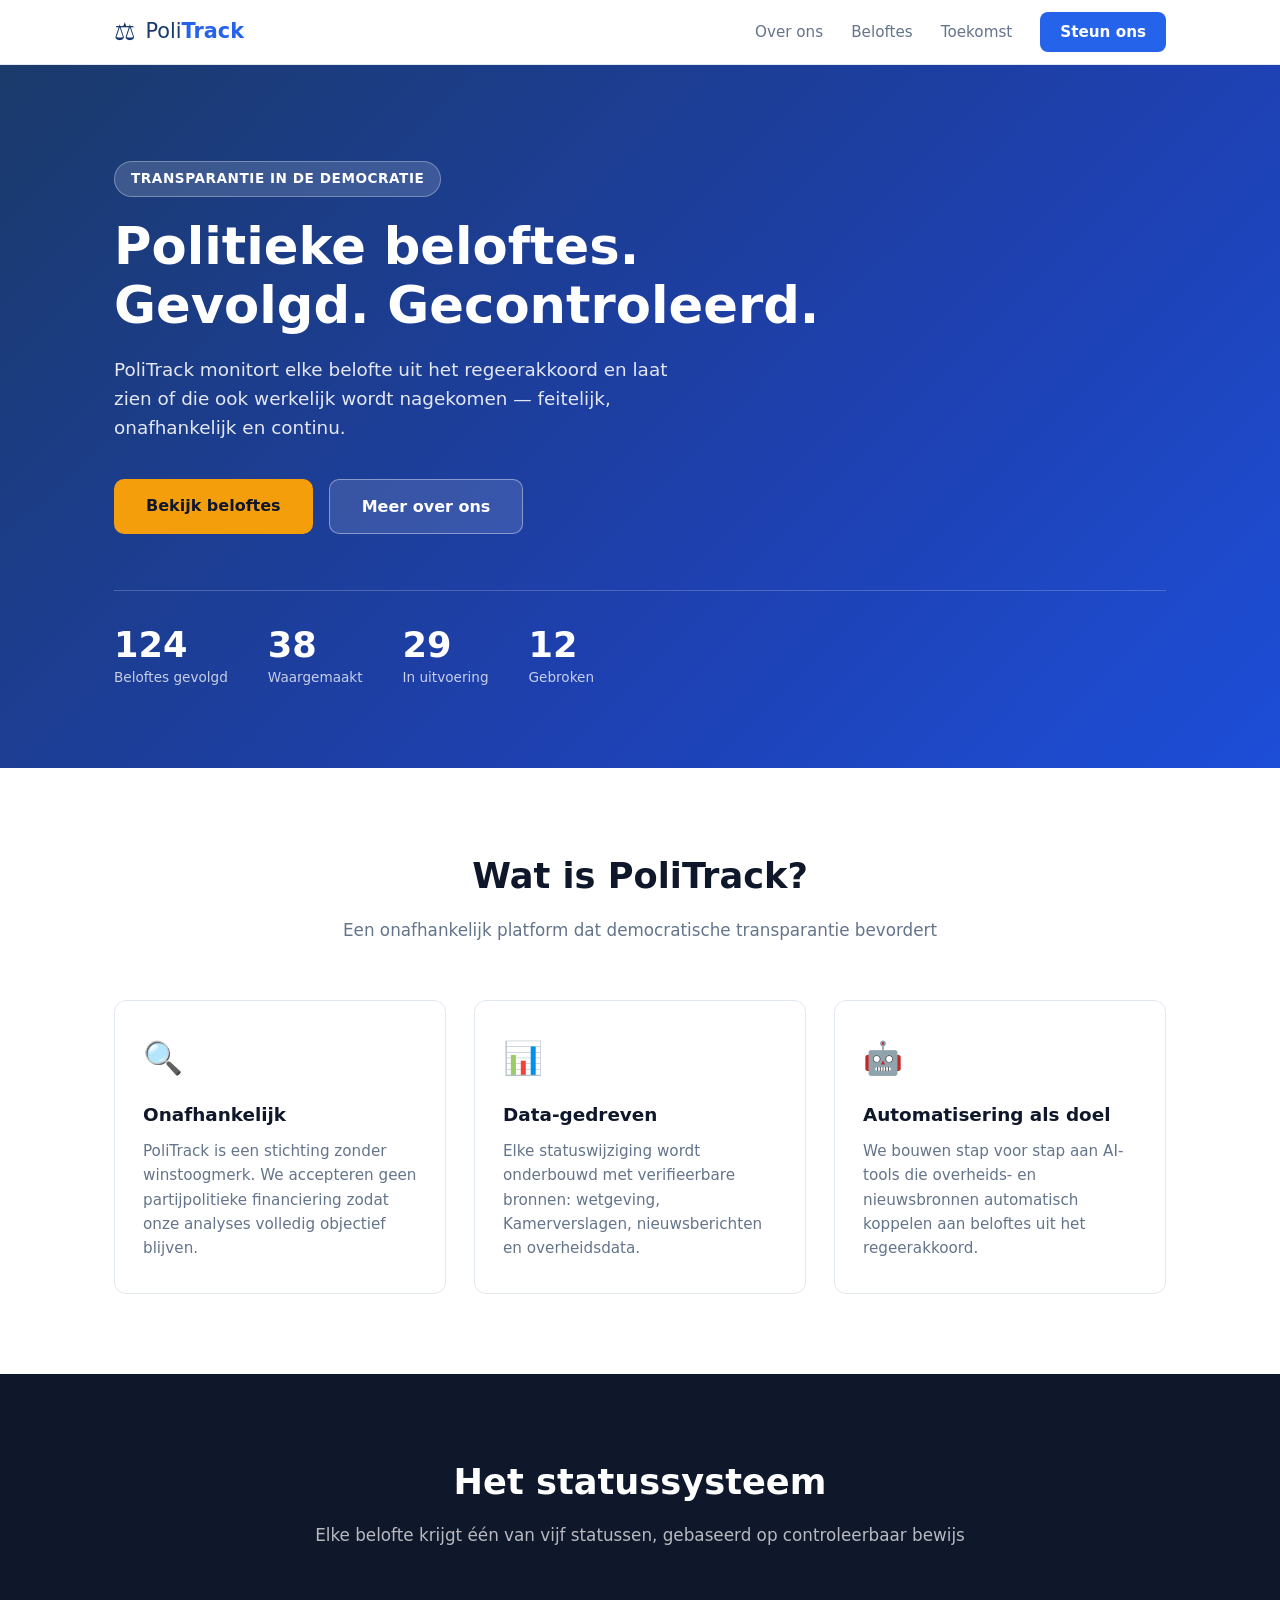
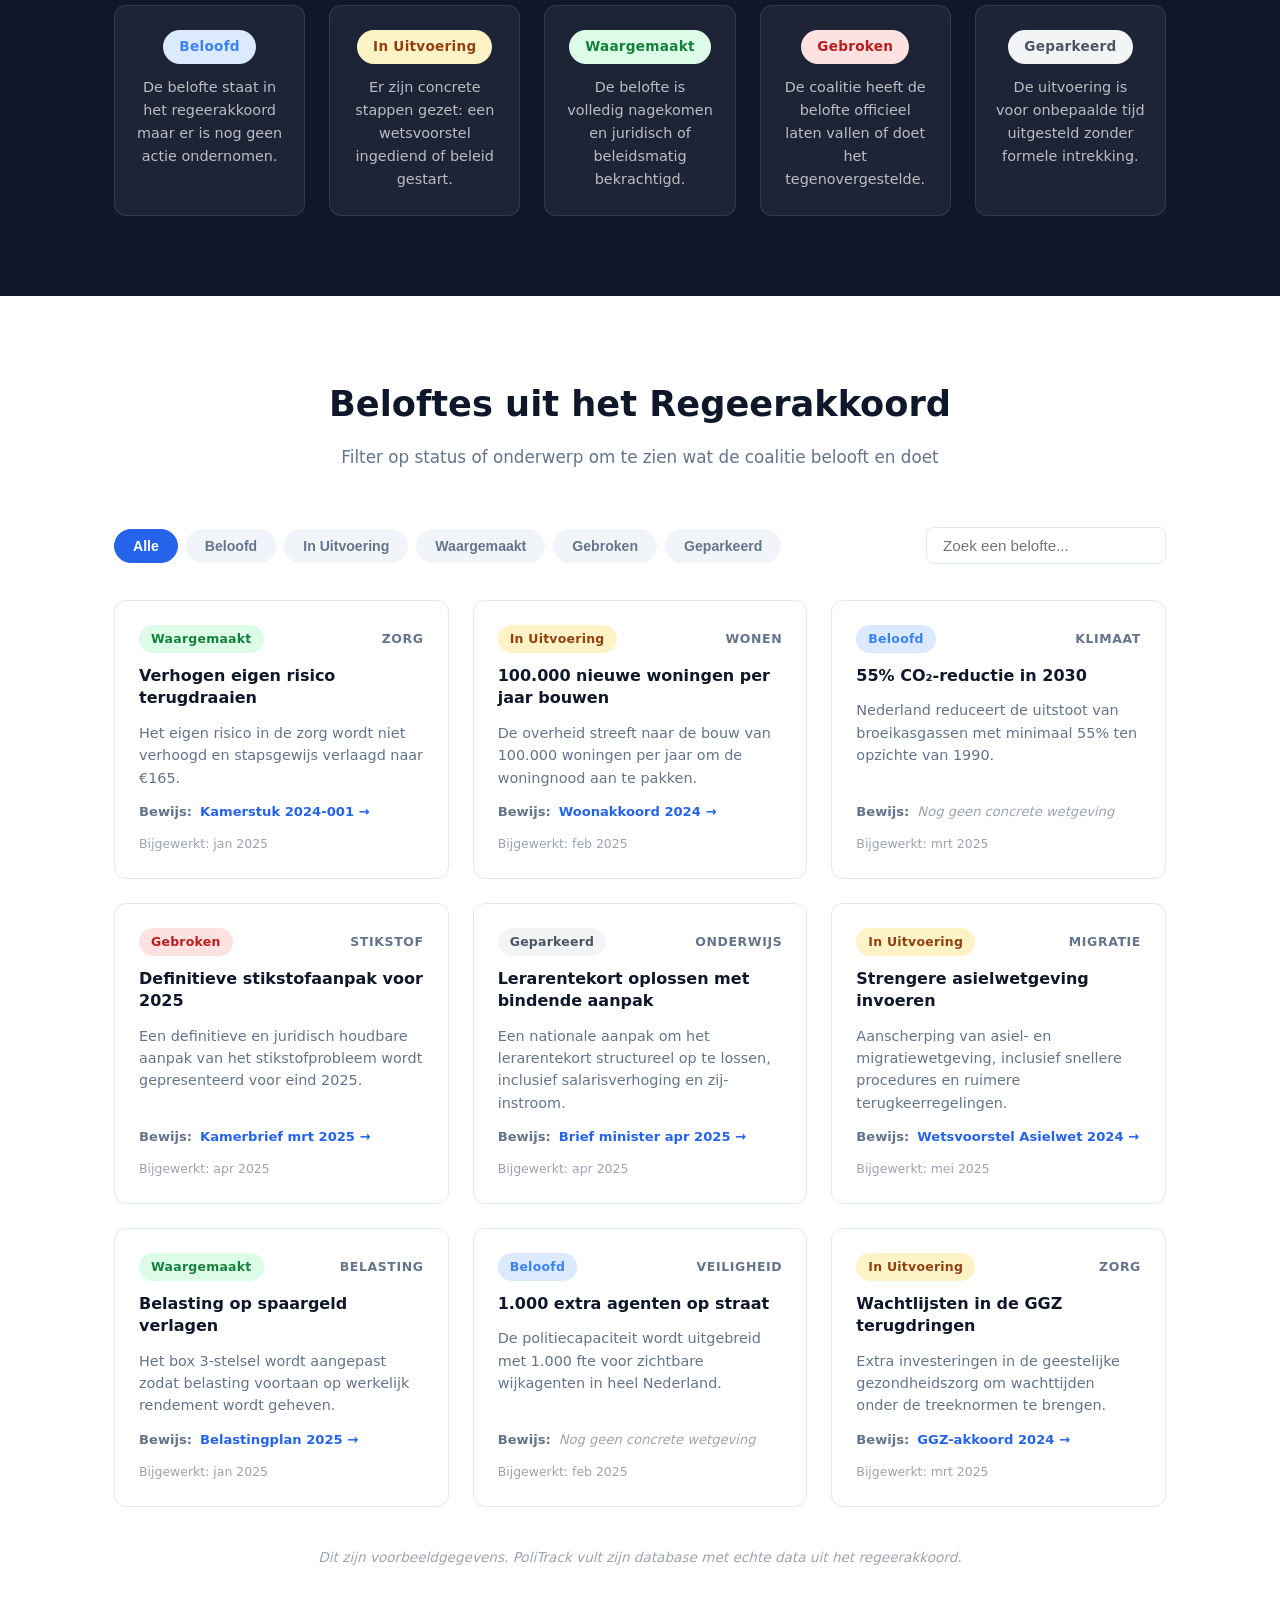
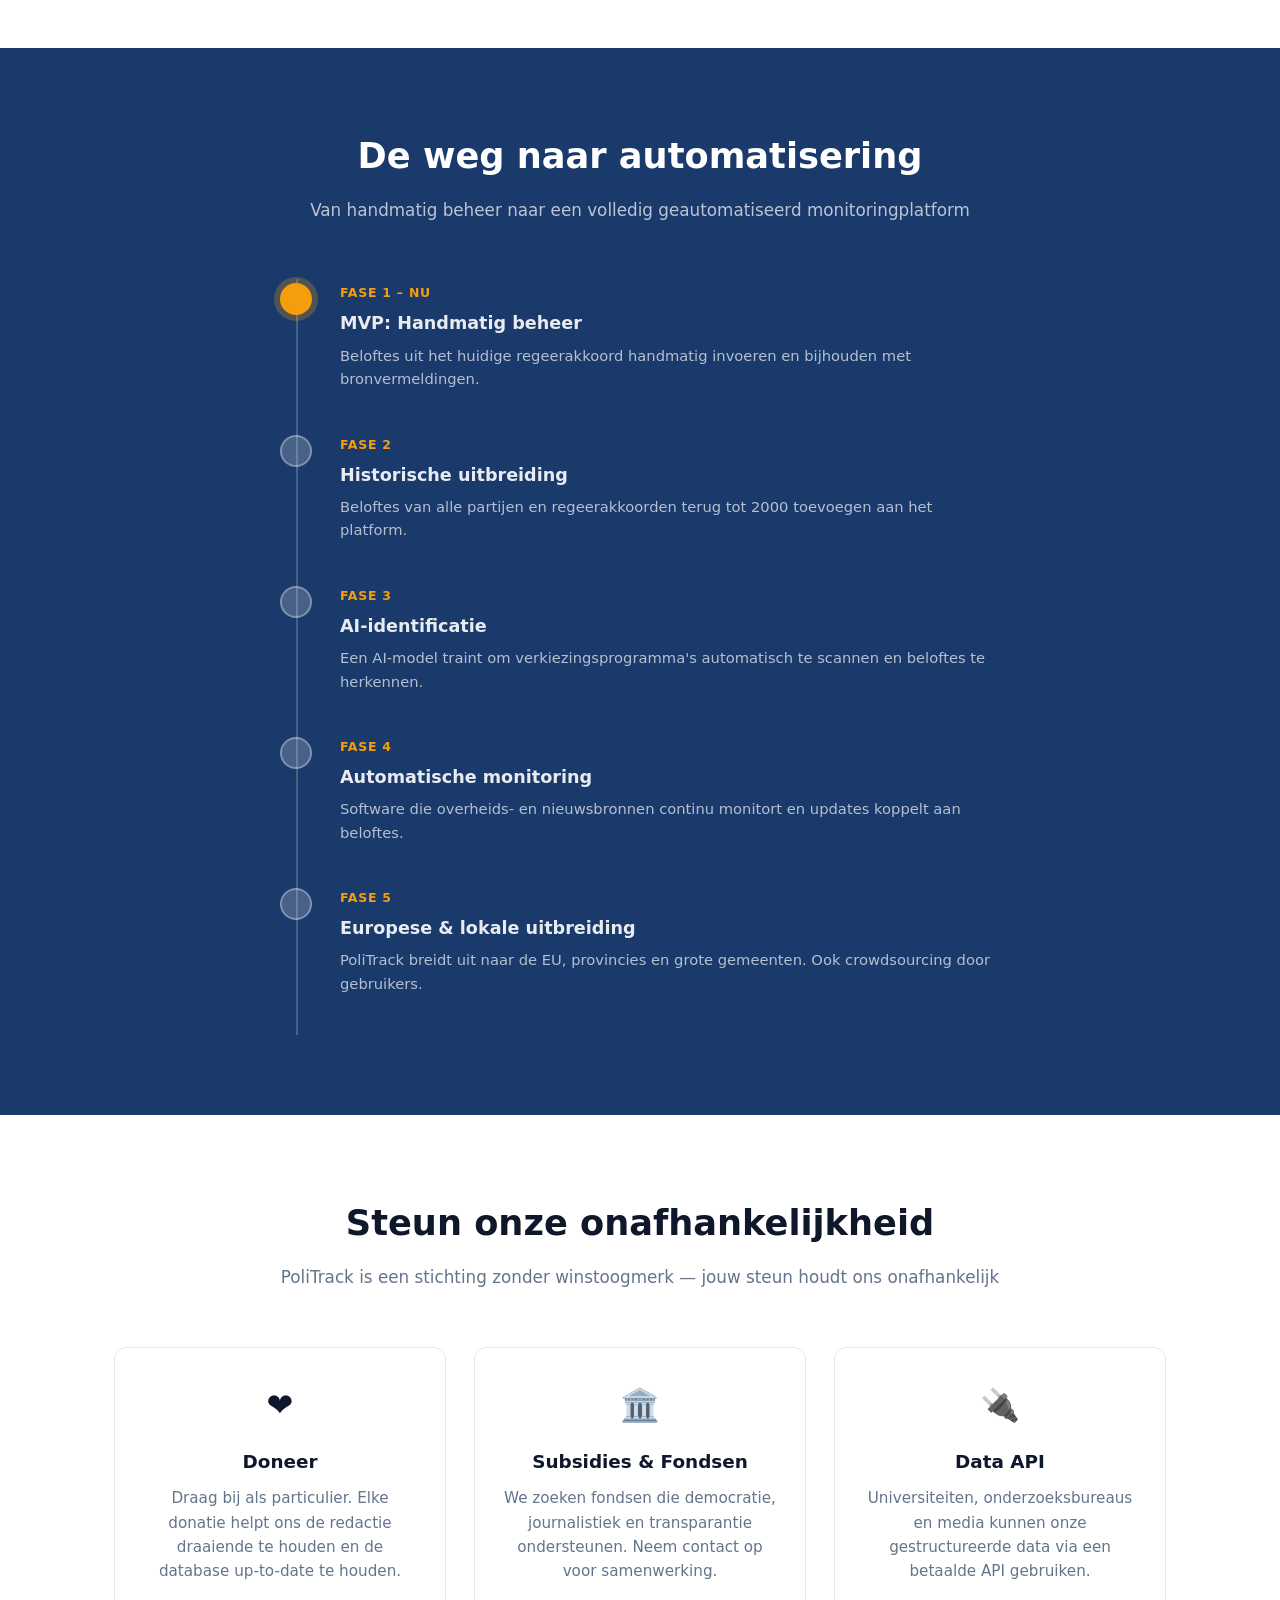
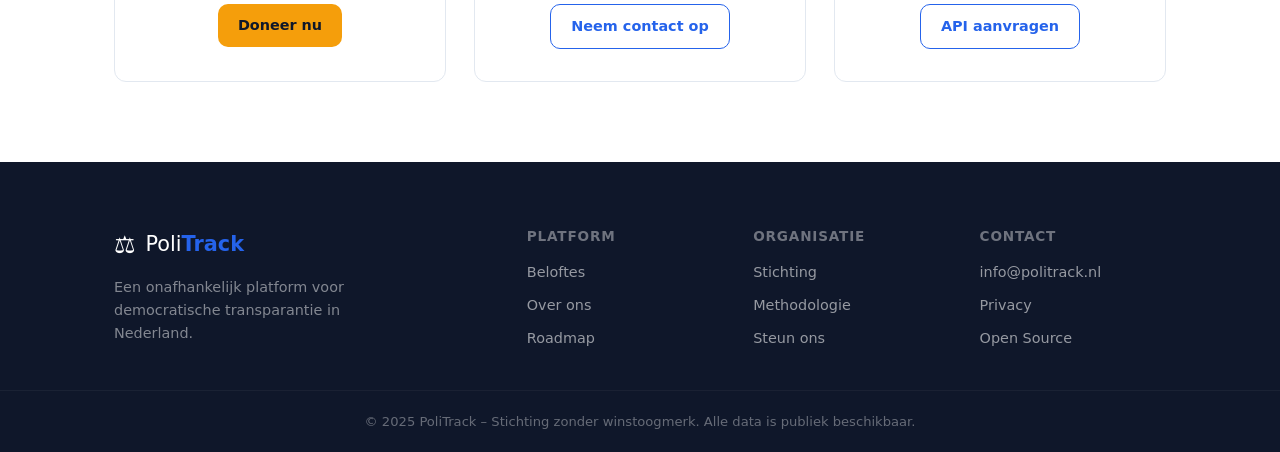
==== index.html @ ab52d495 "Initiële versie PoliTrack website" ====
<!DOCTYPE html>
<html lang="nl">
<head>
  <meta charset="UTF-8" />
  <meta name="viewport" content="width=device-width, initial-scale=1.0" />
  <title>PoliTrack – Politieke Beloftes Gevolgd</title>
  <link rel="stylesheet" href="style.css" />
</head>
<body>

  <!-- HEADER -->
  <header>
    <div class="container header-inner">
      <div class="logo">
        <span class="logo-icon">⚖️</span>
        <span class="logo-text">Poli<strong>Track</strong></span>
      </div>
      <nav>
        <a href="#over">Over ons</a>
        <a href="#beloftes">Beloftes</a>
        <a href="#toekomst">Toekomst</a>
        <a href="#steun" class="btn-nav">Steun ons</a>
      </nav>
      <button class="menu-toggle" aria-label="Menu openen">&#9776;</button>
    </div>
  </header>

  <!-- HERO -->
  <section class="hero">
    <div class="container">
      <p class="hero-label">Transparantie in de democratie</p>
      <h1>Politieke beloftes.<br />Gevolgd. Gecontroleerd.</h1>
      <p class="hero-sub">PoliTrack monitort elke belofte uit het regeerakkoord en laat zien of die ook werkelijk wordt nagekomen — feitelijk, onafhankelijk en continu.</p>
      <div class="hero-actions">
        <a href="#beloftes" class="btn-primary">Bekijk beloftes</a>
        <a href="#over" class="btn-secondary">Meer over ons</a>
      </div>
      <div class="hero-stats">
        <div class="stat">
          <span class="stat-number">124</span>
          <span class="stat-label">Beloftes gevolgd</span>
        </div>
        <div class="stat">
          <span class="stat-number">38</span>
          <span class="stat-label">Waargemaakt</span>
        </div>
        <div class="stat">
          <span class="stat-number">29</span>
          <span class="stat-label">In uitvoering</span>
        </div>
        <div class="stat">
          <span class="stat-number">12</span>
          <span class="stat-label">Gebroken</span>
        </div>
      </div>
    </div>
  </section>

  <!-- OVER ONS -->
  <section class="section-light" id="over">
    <div class="container">
      <div class="section-header">
        <h2>Wat is PoliTrack?</h2>
        <p>Een onafhankelijk platform dat democratische transparantie bevordert</p>
      </div>
      <div class="cards-3">
        <div class="card">
          <div class="card-icon">🔍</div>
          <h3>Onafhankelijk</h3>
          <p>PoliTrack is een stichting zonder winstoogmerk. We accepteren geen partijpolitieke financiering zodat onze analyses volledig objectief blijven.</p>
        </div>
        <div class="card">
          <div class="card-icon">📊</div>
          <h3>Data-gedreven</h3>
          <p>Elke statuswijziging wordt onderbouwd met verifieerbare bronnen: wetgeving, Kamerverslagen, nieuwsberichten en overheidsdata.</p>
        </div>
        <div class="card">
          <div class="card-icon">🤖</div>
          <h3>Automatisering als doel</h3>
          <p>We bouwen stap voor stap aan AI-tools die overheids- en nieuwsbronnen automatisch koppelen aan beloftes uit het regeerakkoord.</p>
        </div>
      </div>
    </div>
  </section>

  <!-- STATUS LEGENDA -->
  <section class="section-dark" id="legenda">
    <div class="container">
      <div class="section-header light">
        <h2>Het statussysteem</h2>
        <p>Elke belofte krijgt één van vijf statussen, gebaseerd op controleerbaar bewijs</p>
      </div>
      <div class="status-grid">
        <div class="status-item">
          <span class="badge badge-beloofd">Beloofd</span>
          <p>De belofte staat in het regeerakkoord maar er is nog geen actie ondernomen.</p>
        </div>
        <div class="status-item">
          <span class="badge badge-uitvoering">In Uitvoering</span>
          <p>Er zijn concrete stappen gezet: een wetsvoorstel ingediend of beleid gestart.</p>
        </div>
        <div class="status-item">
          <span class="badge badge-waargemaakt">Waargemaakt</span>
          <p>De belofte is volledig nagekomen en juridisch of beleidsmatig bekrachtigd.</p>
        </div>
        <div class="status-item">
          <span class="badge badge-gebroken">Gebroken</span>
          <p>De coalitie heeft de belofte officieel laten vallen of doet het tegenovergestelde.</p>
        </div>
        <div class="status-item">
          <span class="badge badge-geparkeerd">Geparkeerd</span>
          <p>De uitvoering is voor onbepaalde tijd uitgesteld zonder formele intrekking.</p>
        </div>
      </div>
    </div>
  </section>

  <!-- BELOFTES OVERZICHT -->
  <section class="section-light" id="beloftes">
    <div class="container">
      <div class="section-header">
        <h2>Beloftes uit het Regeerakkoord</h2>
        <p>Filter op status of onderwerp om te zien wat de coalitie belooft en doet</p>
      </div>

      <!-- FILTERS -->
      <div class="filters">
        <div class="filter-status">
          <button class="filter-btn active" data-filter="all">Alle</button>
          <button class="filter-btn" data-filter="beloofd">Beloofd</button>
          <button class="filter-btn" data-filter="uitvoering">In Uitvoering</button>
          <button class="filter-btn" data-filter="waargemaakt">Waargemaakt</button>
          <button class="filter-btn" data-filter="gebroken">Gebroken</button>
          <button class="filter-btn" data-filter="geparkeerd">Geparkeerd</button>
        </div>
        <div class="filter-search">
          <input type="text" id="search" placeholder="Zoek een belofte..." />
        </div>
      </div>

      <!-- BELOFTE KAARTEN -->
      <div class="promises-grid" id="promises-grid">

        <div class="promise-card" data-status="waargemaakt" data-category="zorg">
          <div class="promise-header">
            <span class="badge badge-waargemaakt">Waargemaakt</span>
            <span class="promise-category">Zorg</span>
          </div>
          <h4>Verhogen eigen risico terugdraaien</h4>
          <p>Het eigen risico in de zorg wordt niet verhoogd en stapsgewijs verlaagd naar €165.</p>
          <div class="promise-evidence">
            <span class="evidence-label">Bewijs:</span>
            <a href="#" class="evidence-link">Kamerstuk 2024-001 →</a>
          </div>
          <div class="promise-date">Bijgewerkt: jan 2025</div>
        </div>

        <div class="promise-card" data-status="uitvoering" data-category="wonen">
          <div class="promise-header">
            <span class="badge badge-uitvoering">In Uitvoering</span>
            <span class="promise-category">Wonen</span>
          </div>
          <h4>100.000 nieuwe woningen per jaar bouwen</h4>
          <p>De overheid streeft naar de bouw van 100.000 woningen per jaar om de woningnood aan te pakken.</p>
          <div class="promise-evidence">
            <span class="evidence-label">Bewijs:</span>
            <a href="#" class="evidence-link">Woonakkoord 2024 →</a>
          </div>
          <div class="promise-date">Bijgewerkt: feb 2025</div>
        </div>

        <div class="promise-card" data-status="beloofd" data-category="klimaat">
          <div class="promise-header">
            <span class="badge badge-beloofd">Beloofd</span>
            <span class="promise-category">Klimaat</span>
          </div>
          <h4>55% CO₂-reductie in 2030</h4>
          <p>Nederland reduceert de uitstoot van broeikasgassen met minimaal 55% ten opzichte van 1990.</p>
          <div class="promise-evidence">
            <span class="evidence-label">Bewijs:</span>
            <span class="evidence-none">Nog geen concrete wetgeving</span>
          </div>
          <div class="promise-date">Bijgewerkt: mrt 2025</div>
        </div>

        <div class="promise-card" data-status="gebroken" data-category="stikstof">
          <div class="promise-header">
            <span class="badge badge-gebroken">Gebroken</span>
            <span class="promise-category">Stikstof</span>
          </div>
          <h4>Definitieve stikstofaanpak voor 2025</h4>
          <p>Een definitieve en juridisch houdbare aanpak van het stikstofprobleem wordt gepresenteerd voor eind 2025.</p>
          <div class="promise-evidence">
            <span class="evidence-label">Bewijs:</span>
            <a href="#" class="evidence-link">Kamerbrief mrt 2025 →</a>
          </div>
          <div class="promise-date">Bijgewerkt: apr 2025</div>
        </div>

        <div class="promise-card" data-status="geparkeerd" data-category="onderwijs">
          <div class="promise-header">
            <span class="badge badge-geparkeerd">Geparkeerd</span>
            <span class="promise-category">Onderwijs</span>
          </div>
          <h4>Lerarentekort oplossen met bindende aanpak</h4>
          <p>Een nationale aanpak om het lerarentekort structureel op te lossen, inclusief salarisverhoging en zij-instroom.</p>
          <div class="promise-evidence">
            <span class="evidence-label">Bewijs:</span>
            <a href="#" class="evidence-link">Brief minister apr 2025 →</a>
          </div>
          <div class="promise-date">Bijgewerkt: apr 2025</div>
        </div>

        <div class="promise-card" data-status="uitvoering" data-category="migratie">
          <div class="promise-header">
            <span class="badge badge-uitvoering">In Uitvoering</span>
            <span class="promise-category">Migratie</span>
          </div>
          <h4>Strengere asielwetgeving invoeren</h4>
          <p>Aanscherping van asiel- en migratiewetgeving, inclusief snellere procedures en ruimere terugkeerregelingen.</p>
          <div class="promise-evidence">
            <span class="evidence-label">Bewijs:</span>
            <a href="#" class="evidence-link">Wetsvoorstel Asielwet 2024 →</a>
          </div>
          <div class="promise-date">Bijgewerkt: mei 2025</div>
        </div>

        <div class="promise-card" data-status="waargemaakt" data-category="belasting">
          <div class="promise-header">
            <span class="badge badge-waargemaakt">Waargemaakt</span>
            <span class="promise-category">Belasting</span>
          </div>
          <h4>Belasting op spaargeld verlagen</h4>
          <p>Het box 3-stelsel wordt aangepast zodat belasting voortaan op werkelijk rendement wordt geheven.</p>
          <div class="promise-evidence">
            <span class="evidence-label">Bewijs:</span>
            <a href="#" class="evidence-link">Belastingplan 2025 →</a>
          </div>
          <div class="promise-date">Bijgewerkt: jan 2025</div>
        </div>

        <div class="promise-card" data-status="beloofd" data-category="veiligheid">
          <div class="promise-header">
            <span class="badge badge-beloofd">Beloofd</span>
            <span class="promise-category">Veiligheid</span>
          </div>
          <h4>1.000 extra agenten op straat</h4>
          <p>De politiecapaciteit wordt uitgebreid met 1.000 fte voor zichtbare wijkagenten in heel Nederland.</p>
          <div class="promise-evidence">
            <span class="evidence-label">Bewijs:</span>
            <span class="evidence-none">Nog geen concrete wetgeving</span>
          </div>
          <div class="promise-date">Bijgewerkt: feb 2025</div>
        </div>

        <div class="promise-card" data-status="uitvoering" data-category="zorg">
          <div class="promise-header">
            <span class="badge badge-uitvoering">In Uitvoering</span>
            <span class="promise-category">Zorg</span>
          </div>
          <h4>Wachtlijsten in de GGZ terugdringen</h4>
          <p>Extra investeringen in de geestelijke gezondheidszorg om wachttijden onder de treeknormen te brengen.</p>
          <div class="promise-evidence">
            <span class="evidence-label">Bewijs:</span>
            <a href="#" class="evidence-link">GGZ-akkoord 2024 →</a>
          </div>
          <div class="promise-date">Bijgewerkt: mrt 2025</div>
        </div>

      </div>

      <div class="no-results hidden" id="no-results">
        <p>Geen beloftes gevonden met deze filters.</p>
      </div>

      <div class="load-more">
        <p class="disclaimer">Dit zijn voorbeeldgegevens. PoliTrack vult zijn database met echte data uit het regeerakkoord.</p>
      </div>
    </div>
  </section>

  <!-- TOEKOMST -->
  <section class="section-accent" id="toekomst">
    <div class="container">
      <div class="section-header light">
        <h2>De weg naar automatisering</h2>
        <p>Van handmatig beheer naar een volledig geautomatiseerd monitoringplatform</p>
      </div>
      <div class="timeline">
        <div class="timeline-item active">
          <div class="timeline-dot"></div>
          <div class="timeline-content">
            <span class="timeline-phase">Fase 1 – Nu</span>
            <h3>MVP: Handmatig beheer</h3>
            <p>Beloftes uit het huidige regeerakkoord handmatig invoeren en bijhouden met bronvermeldingen.</p>
          </div>
        </div>
        <div class="timeline-item">
          <div class="timeline-dot"></div>
          <div class="timeline-content">
            <span class="timeline-phase">Fase 2</span>
            <h3>Historische uitbreiding</h3>
            <p>Beloftes van alle partijen en regeerakkoorden terug tot 2000 toevoegen aan het platform.</p>
          </div>
        </div>
        <div class="timeline-item">
          <div class="timeline-dot"></div>
          <div class="timeline-content">
            <span class="timeline-phase">Fase 3</span>
            <h3>AI-identificatie</h3>
            <p>Een AI-model traint om verkiezingsprogramma's automatisch te scannen en beloftes te herkennen.</p>
          </div>
        </div>
        <div class="timeline-item">
          <div class="timeline-dot"></div>
          <div class="timeline-content">
            <span class="timeline-phase">Fase 4</span>
            <h3>Automatische monitoring</h3>
            <p>Software die overheids- en nieuwsbronnen continu monitort en updates koppelt aan beloftes.</p>
          </div>
        </div>
        <div class="timeline-item">
          <div class="timeline-dot"></div>
          <div class="timeline-content">
            <span class="timeline-phase">Fase 5</span>
            <h3>Europese & lokale uitbreiding</h3>
            <p>PoliTrack breidt uit naar de EU, provincies en grote gemeenten. Ook crowdsourcing door gebruikers.</p>
          </div>
        </div>
      </div>
    </div>
  </section>

  <!-- STEUN ONS -->
  <section class="section-light" id="steun">
    <div class="container">
      <div class="section-header">
        <h2>Steun onze onafhankelijkheid</h2>
        <p>PoliTrack is een stichting zonder winstoogmerk — jouw steun houdt ons onafhankelijk</p>
      </div>
      <div class="cards-3">
        <div class="card card-support">
          <div class="card-icon">❤️</div>
          <h3>Doneer</h3>
          <p>Draag bij als particulier. Elke donatie helpt ons de redactie draaiende te houden en de database up-to-date te houden.</p>
          <a href="#" class="btn-primary btn-small">Doneer nu</a>
        </div>
        <div class="card card-support">
          <div class="card-icon">🏛️</div>
          <h3>Subsidies & Fondsen</h3>
          <p>We zoeken fondsen die democratie, journalistiek en transparantie ondersteunen. Neem contact op voor samenwerking.</p>
          <a href="#" class="btn-secondary btn-small">Neem contact op</a>
        </div>
        <div class="card card-support">
          <div class="card-icon">🔌</div>
          <h3>Data API</h3>
          <p>Universiteiten, onderzoeksbureaus en media kunnen onze gestructureerde data via een betaalde API gebruiken.</p>
          <a href="#" class="btn-secondary btn-small">API aanvragen</a>
        </div>
      </div>
    </div>
  </section>

  <!-- FOOTER -->
  <footer>
    <div class="container footer-inner">
      <div class="footer-brand">
        <div class="logo">
          <span class="logo-icon">⚖️</span>
          <span class="logo-text">Poli<strong>Track</strong></span>
        </div>
        <p>Een onafhankelijk platform voor democratische transparantie in Nederland.</p>
      </div>
      <div class="footer-links">
        <h4>Platform</h4>
        <a href="#beloftes">Beloftes</a>
        <a href="#over">Over ons</a>
        <a href="#toekomst">Roadmap</a>
      </div>
      <div class="footer-links">
        <h4>Organisatie</h4>
        <a href="#">Stichting</a>
        <a href="#">Methodologie</a>
        <a href="#steun">Steun ons</a>
      </div>
      <div class="footer-links">
        <h4>Contact</h4>
        <a href="mailto:info@politrack.nl">info@politrack.nl</a>
        <a href="#">Privacy</a>
        <a href="#">Open Source</a>
      </div>
    </div>
    <div class="footer-bottom">
      <p>© 2025 PoliTrack – Stichting zonder winstoogmerk. Alle data is publiek beschikbaar.</p>
    </div>
  </footer>

  <script src="script.js"></script>
</body>
</html>
---- style.css ----
/* ===== RESET & BASE ===== */
*, *::before, *::after { box-sizing: border-box; margin: 0; padding: 0; }

:root {
  --blue:        #1a3a6b;
  --blue-mid:    #2563eb;
  --blue-light:  #dbeafe;
  --accent:      #f59e0b;
  --dark:        #0f172a;
  --grey:        #64748b;
  --grey-light:  #f1f5f9;
  --white:       #ffffff;

  --status-beloofd:    #3b82f6;
  --status-uitvoering: #f59e0b;
  --status-waargemaakt:#16a34a;
  --status-gebroken:   #dc2626;
  --status-geparkeerd: #9ca3af;

  --radius: 12px;
  --shadow: 0 4px 24px rgba(0,0,0,0.08);
  --transition: 0.2s ease;
}

html { scroll-behavior: smooth; }

body {
  font-family: 'Segoe UI', system-ui, -apple-system, sans-serif;
  color: var(--dark);
  line-height: 1.6;
  background: var(--white);
}

.container { max-width: 1100px; margin: 0 auto; padding: 0 24px; }

a { color: inherit; text-decoration: none; }

/* ===== HEADER ===== */
header {
  position: sticky; top: 0; z-index: 100;
  background: rgba(255,255,255,0.95);
  backdrop-filter: blur(8px);
  border-bottom: 1px solid #e2e8f0;
}

.header-inner {
  display: flex;
  align-items: center;
  justify-content: space-between;
  height: 64px;
}

.logo {
  display: flex; align-items: center; gap: 10px;
  font-size: 1.3rem; color: var(--blue);
}
.logo-icon { font-size: 1.5rem; }
.logo-text strong { color: var(--blue-mid); }

nav { display: flex; align-items: center; gap: 28px; }
nav a { font-size: 0.95rem; color: var(--grey); transition: color var(--transition); }
nav a:hover { color: var(--blue-mid); }

.btn-nav {
  background: var(--blue-mid); color: var(--white) !important;
  padding: 8px 20px; border-radius: 8px;
  font-weight: 600; transition: background var(--transition);
}
.btn-nav:hover { background: var(--blue); }

.menu-toggle {
  display: none; background: none; border: none;
  font-size: 1.5rem; cursor: pointer; color: var(--dark);
}

/* ===== HERO ===== */
.hero {
  background: linear-gradient(135deg, var(--blue) 0%, #1e40af 60%, #1d4ed8 100%);
  color: var(--white);
  padding: 96px 0 80px;
}

.hero-label {
  display: inline-block;
  background: rgba(255,255,255,0.15);
  border: 1px solid rgba(255,255,255,0.3);
  padding: 6px 16px; border-radius: 99px;
  font-size: 0.85rem; font-weight: 600;
  letter-spacing: 0.04em; text-transform: uppercase;
  margin-bottom: 20px;
}

.hero h1 {
  font-size: clamp(2rem, 5vw, 3.2rem);
  font-weight: 800; line-height: 1.15;
  margin-bottom: 20px;
}

.hero-sub {
  font-size: 1.15rem; opacity: 0.88;
  max-width: 580px; margin-bottom: 36px;
}

.hero-actions { display: flex; gap: 16px; flex-wrap: wrap; margin-bottom: 56px; }

.btn-primary {
  background: var(--accent); color: var(--dark);
  padding: 14px 32px; border-radius: 10px;
  font-weight: 700; font-size: 1rem;
  transition: transform var(--transition), box-shadow var(--transition);
  display: inline-block;
}
.btn-primary:hover { transform: translateY(-2px); box-shadow: 0 6px 20px rgba(245,158,11,0.4); }

.btn-secondary {
  background: rgba(255,255,255,0.12);
  border: 1.5px solid rgba(255,255,255,0.4);
  color: var(--white);
  padding: 14px 32px; border-radius: 10px;
  font-weight: 600; font-size: 1rem;
  transition: background var(--transition);
  display: inline-block;
}
.btn-secondary:hover { background: rgba(255,255,255,0.22); }

.hero-stats {
  display: flex; gap: 40px; flex-wrap: wrap;
  border-top: 1px solid rgba(255,255,255,0.2);
  padding-top: 36px;
}

.stat { display: flex; flex-direction: column; }
.stat-number { font-size: 2.2rem; font-weight: 800; line-height: 1; }
.stat-label { font-size: 0.85rem; opacity: 0.75; margin-top: 4px; }

/* ===== SECTIONS ===== */
.section-light { padding: 80px 0; background: var(--white); }
.section-dark  { padding: 80px 0; background: var(--dark); }
.section-accent { padding: 80px 0; background: var(--blue); }

.section-header { text-align: center; margin-bottom: 56px; }
.section-header h2 { font-size: clamp(1.6rem, 3vw, 2.2rem); font-weight: 800; margin-bottom: 12px; }
.section-header p  { color: var(--grey); font-size: 1.05rem; }
.section-header.light h2 { color: var(--white); }
.section-header.light p  { color: rgba(255,255,255,0.7); }

/* ===== CARDS ===== */
.cards-3 {
  display: grid;
  grid-template-columns: repeat(auto-fit, minmax(280px, 1fr));
  gap: 28px;
}

.card {
  background: var(--white);
  border: 1px solid #e2e8f0;
  border-radius: var(--radius);
  padding: 32px 28px;
  transition: transform var(--transition), box-shadow var(--transition);
}
.card:hover { transform: translateY(-4px); box-shadow: var(--shadow); }

.card-icon { font-size: 2rem; margin-bottom: 16px; }
.card h3   { font-size: 1.15rem; font-weight: 700; margin-bottom: 10px; }
.card p    { color: var(--grey); font-size: 0.95rem; }

.card-support { text-align: center; }
.card-support .btn-primary,
.card-support .btn-secondary {
  margin-top: 20px; padding: 10px 24px;
  color: var(--dark);
}
.card-support .btn-secondary {
  color: var(--blue-mid);
  border-color: var(--blue-mid);
  background: transparent;
}
.card-support .btn-secondary:hover { background: var(--blue-light); }

.btn-small { font-size: 0.9rem; padding: 10px 20px !important; }

/* ===== STATUS BADGES ===== */
.badge {
  display: inline-block;
  padding: 4px 12px; border-radius: 99px;
  font-size: 0.78rem; font-weight: 700;
  letter-spacing: 0.02em;
}

.badge-beloofd    { background: #dbeafe; color: var(--status-beloofd); }
.badge-uitvoering { background: #fef3c7; color: #92400e; }
.badge-waargemaakt{ background: #dcfce7; color: #15803d; }
.badge-gebroken   { background: #fee2e2; color: #b91c1c; }
.badge-geparkeerd { background: #f3f4f6; color: #4b5563; }

/* ===== STATUS GRID (legenda) ===== */
.status-grid {
  display: grid;
  grid-template-columns: repeat(auto-fit, minmax(180px, 1fr));
  gap: 24px;
}

.status-item {
  background: rgba(255,255,255,0.06);
  border: 1px solid rgba(255,255,255,0.1);
  border-radius: var(--radius);
  padding: 24px 20px;
  text-align: center;
}
.status-item .badge { margin-bottom: 12px; font-size: 0.85rem; padding: 6px 16px; }
.status-item p { color: rgba(255,255,255,0.7); font-size: 0.9rem; }

/* ===== FILTERS ===== */
.filters {
  display: flex; flex-wrap: wrap; gap: 16px;
  align-items: center; justify-content: space-between;
  margin-bottom: 36px;
}

.filter-status { display: flex; flex-wrap: wrap; gap: 8px; }

.filter-btn {
  background: var(--grey-light);
  border: 1.5px solid transparent;
  padding: 8px 18px; border-radius: 99px;
  font-size: 0.88rem; font-weight: 600;
  cursor: pointer; transition: all var(--transition);
  color: var(--grey);
}
.filter-btn:hover  { border-color: var(--blue-mid); color: var(--blue-mid); }
.filter-btn.active { background: var(--blue-mid); color: var(--white); border-color: var(--blue-mid); }

.filter-search input {
  border: 1.5px solid #e2e8f0;
  border-radius: 8px; padding: 9px 16px;
  font-size: 0.95rem; width: 240px;
  transition: border-color var(--transition);
  outline: none;
}
.filter-search input:focus { border-color: var(--blue-mid); }

/* ===== PROMISE CARDS ===== */
.promises-grid {
  display: grid;
  grid-template-columns: repeat(auto-fill, minmax(300px, 1fr));
  gap: 24px;
}

.promise-card {
  background: var(--white);
  border: 1px solid #e2e8f0;
  border-radius: var(--radius);
  padding: 24px;
  display: flex; flex-direction: column; gap: 12px;
  transition: transform var(--transition), box-shadow var(--transition);
}
.promise-card:hover { transform: translateY(-3px); box-shadow: var(--shadow); }

.promise-header {
  display: flex; align-items: center;
  justify-content: space-between; gap: 8px;
}

.promise-category {
  font-size: 0.78rem; font-weight: 600;
  color: var(--grey); text-transform: uppercase;
  letter-spacing: 0.05em;
}

.promise-card h4 {
  font-size: 1rem; font-weight: 700; line-height: 1.4;
  color: var(--dark);
}
.promise-card p {
  font-size: 0.9rem; color: var(--grey); line-height: 1.55;
  flex: 1;
}

.promise-evidence {
  display: flex; align-items: center; gap: 8px;
  font-size: 0.82rem;
}
.evidence-label { color: var(--grey); font-weight: 600; }
.evidence-link  { color: var(--blue-mid); font-weight: 600; }
.evidence-link:hover { text-decoration: underline; }
.evidence-none  { color: #9ca3af; font-style: italic; }

.promise-date { font-size: 0.78rem; color: #9ca3af; margin-top: auto; }

.no-results {
  text-align: center; padding: 48px;
  color: var(--grey); font-size: 1rem;
}
.hidden { display: none; }

.load-more {
  text-align: center; margin-top: 40px;
}
.disclaimer {
  font-size: 0.85rem; color: #9ca3af;
  font-style: italic;
}

/* ===== TIMELINE ===== */
.timeline {
  display: flex; flex-direction: column; gap: 0;
  max-width: 720px; margin: 0 auto;
  position: relative;
}
.timeline::before {
  content: '';
  position: absolute; left: 16px; top: 0; bottom: 0;
  width: 2px; background: rgba(255,255,255,0.2);
}

.timeline-item {
  display: flex; gap: 28px;
  padding: 0 0 40px 0;
  position: relative;
}

.timeline-dot {
  width: 32px; height: 32px; border-radius: 50%;
  background: rgba(255,255,255,0.2);
  border: 2px solid rgba(255,255,255,0.3);
  flex-shrink: 0; margin-top: 4px;
  z-index: 1;
}
.timeline-item.active .timeline-dot {
  background: var(--accent);
  border-color: var(--accent);
  box-shadow: 0 0 0 6px rgba(245,158,11,0.25);
}

.timeline-content { color: rgba(255,255,255,0.9); }
.timeline-phase {
  display: inline-block;
  font-size: 0.78rem; font-weight: 700;
  text-transform: uppercase; letter-spacing: 0.06em;
  color: var(--accent); margin-bottom: 6px;
}
.timeline-content h3 { font-size: 1.1rem; font-weight: 700; margin-bottom: 6px; }
.timeline-content p  { font-size: 0.92rem; opacity: 0.75; }

/* ===== FOOTER ===== */
footer { background: var(--dark); color: rgba(255,255,255,0.8); }

.footer-inner {
  display: grid;
  grid-template-columns: 2fr 1fr 1fr 1fr;
  gap: 40px; padding: 64px 24px 40px;
}

.footer-brand .logo { color: var(--white); margin-bottom: 12px; }
.footer-brand p { font-size: 0.9rem; opacity: 0.6; max-width: 260px; }

.footer-links { display: flex; flex-direction: column; gap: 10px; }
.footer-links h4 { font-size: 0.85rem; font-weight: 700; text-transform: uppercase;
  letter-spacing: 0.06em; color: rgba(255,255,255,0.4); margin-bottom: 4px; }
.footer-links a  { font-size: 0.9rem; opacity: 0.7; transition: opacity var(--transition); }
.footer-links a:hover { opacity: 1; }

.footer-bottom {
  border-top: 1px solid rgba(255,255,255,0.1);
  text-align: center; padding: 20px 24px;
  font-size: 0.82rem; opacity: 0.45;
}

/* ===== RESPONSIVE ===== */
@media (max-width: 768px) {
  nav { display: none; }
  .menu-toggle { display: block; }

  .hero { padding: 64px 0 56px; }
  .hero-stats { gap: 24px; }

  .footer-inner {
    grid-template-columns: 1fr 1fr;
  }
  .footer-brand { grid-column: 1 / -1; }

  .filters { flex-direction: column; align-items: flex-start; }
  .filter-search input { width: 100%; }
}

@media (max-width: 480px) {
  .footer-inner { grid-template-columns: 1fr; }
  .hero-actions { flex-direction: column; }
  .btn-primary, .btn-secondary { text-align: center; }
}
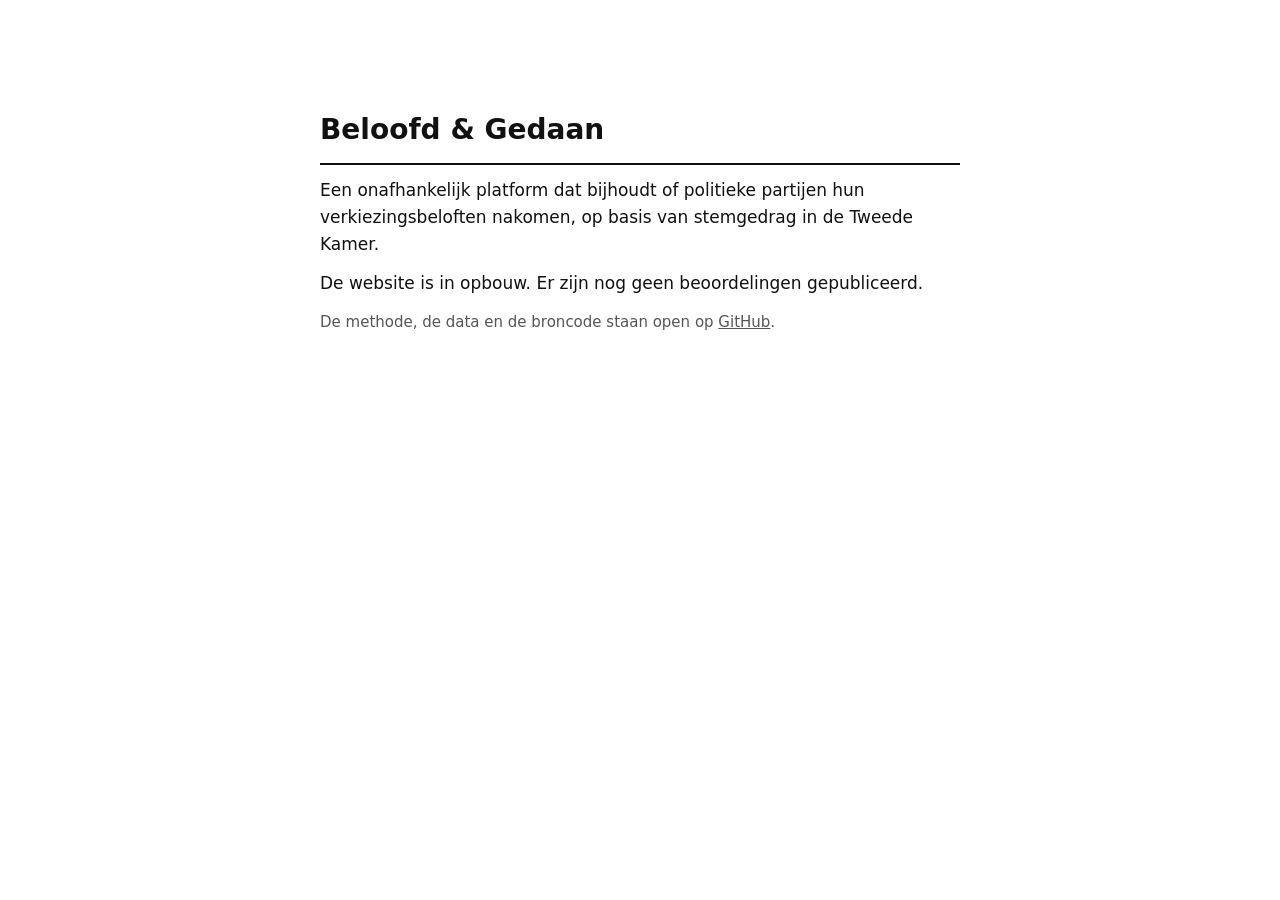
==== commit 496f902d: "Oude prototype-site uit de publicatie halen De oude site met door AI gegenereerde oordelen en partij" ====
--- a/index.html
+++ b/index.html
@@ -1,400 +1,25 @@
 <!DOCTYPE html>
 <html lang="nl">
 <head>
-  <meta charset="UTF-8" />
-  <meta name="viewport" content="width=device-width, initial-scale=1.0" />
-  <title>PoliTrack – Politieke Beloftes Gevolgd</title>
-  <link rel="stylesheet" href="style.css" />
+<meta charset="utf-8">
+<meta name="viewport" content="width=device-width, initial-scale=1">
+<meta name="robots" content="noindex">
+<title>Beloofd &amp; Gedaan</title>
+<style>
+  body { margin: 0; font: 17px/1.6 system-ui, -apple-system, "Segoe UI", sans-serif; color: #111; background: #fff; }
+  main { max-width: 640px; margin: 12vh auto; padding: 0 24px; }
+  h1 { font-size: 28px; margin: 0 0 8px; border-bottom: 2px solid #111; padding-bottom: 10px; }
+  p { margin: 12px 0; }
+  .muted { color: #555; font-size: 15px; }
+  a { color: inherit; }
+</style>
 </head>
 <body>
-
-  <!-- HEADER -->
-  <header>
-    <div class="container header-inner">
-      <div class="logo">
-        <span class="logo-icon">⚖️</span>
-        <span class="logo-text">Poli<strong>Track</strong></span>
-      </div>
-      <nav>
-        <a href="#over">Over ons</a>
-        <a href="#beloftes">Beloftes</a>
-        <a href="#toekomst">Toekomst</a>
-        <a href="#steun" class="btn-nav">Steun ons</a>
-      </nav>
-      <button class="menu-toggle" aria-label="Menu openen">&#9776;</button>
-    </div>
-  </header>
-
-  <!-- HERO -->
-  <section class="hero">
-    <div class="container">
-      <p class="hero-label">Transparantie in de democratie</p>
-      <h1>Politieke beloftes.<br />Gevolgd. Gecontroleerd.</h1>
-      <p class="hero-sub">PoliTrack monitort elke belofte uit het regeerakkoord en laat zien of die ook werkelijk wordt nagekomen — feitelijk, onafhankelijk en continu.</p>
-      <div class="hero-actions">
-        <a href="#beloftes" class="btn-primary">Bekijk beloftes</a>
-        <a href="#over" class="btn-secondary">Meer over ons</a>
-      </div>
-      <div class="hero-stats">
-        <div class="stat">
-          <span class="stat-number">124</span>
-          <span class="stat-label">Beloftes gevolgd</span>
-        </div>
-        <div class="stat">
-          <span class="stat-number">38</span>
-          <span class="stat-label">Waargemaakt</span>
-        </div>
-        <div class="stat">
-          <span class="stat-number">29</span>
-          <span class="stat-label">In uitvoering</span>
-        </div>
-        <div class="stat">
-          <span class="stat-number">12</span>
-          <span class="stat-label">Gebroken</span>
-        </div>
-      </div>
-    </div>
-  </section>
-
-  <!-- OVER ONS -->
-  <section class="section-light" id="over">
-    <div class="container">
-      <div class="section-header">
-        <h2>Wat is PoliTrack?</h2>
-        <p>Een onafhankelijk platform dat democratische transparantie bevordert</p>
-      </div>
-      <div class="cards-3">
-        <div class="card">
-          <div class="card-icon">🔍</div>
-          <h3>Onafhankelijk</h3>
-          <p>PoliTrack is een stichting zonder winstoogmerk. We accepteren geen partijpolitieke financiering zodat onze analyses volledig objectief blijven.</p>
-        </div>
-        <div class="card">
-          <div class="card-icon">📊</div>
-          <h3>Data-gedreven</h3>
-          <p>Elke statuswijziging wordt onderbouwd met verifieerbare bronnen: wetgeving, Kamerverslagen, nieuwsberichten en overheidsdata.</p>
-        </div>
-        <div class="card">
-          <div class="card-icon">🤖</div>
-          <h3>Automatisering als doel</h3>
-          <p>We bouwen stap voor stap aan AI-tools die overheids- en nieuwsbronnen automatisch koppelen aan beloftes uit het regeerakkoord.</p>
-        </div>
-      </div>
-    </div>
-  </section>
-
-  <!-- STATUS LEGENDA -->
-  <section class="section-dark" id="legenda">
-    <div class="container">
-      <div class="section-header light">
-        <h2>Het statussysteem</h2>
-        <p>Elke belofte krijgt één van vijf statussen, gebaseerd op controleerbaar bewijs</p>
-      </div>
-      <div class="status-grid">
-        <div class="status-item">
-          <span class="badge badge-beloofd">Beloofd</span>
-          <p>De belofte staat in het regeerakkoord maar er is nog geen actie ondernomen.</p>
-        </div>
-        <div class="status-item">
-          <span class="badge badge-uitvoering">In Uitvoering</span>
-          <p>Er zijn concrete stappen gezet: een wetsvoorstel ingediend of beleid gestart.</p>
-        </div>
-        <div class="status-item">
-          <span class="badge badge-waargemaakt">Waargemaakt</span>
-          <p>De belofte is volledig nagekomen en juridisch of beleidsmatig bekrachtigd.</p>
-        </div>
-        <div class="status-item">
-          <span class="badge badge-gebroken">Gebroken</span>
-          <p>De coalitie heeft de belofte officieel laten vallen of doet het tegenovergestelde.</p>
-        </div>
-        <div class="status-item">
-          <span class="badge badge-geparkeerd">Geparkeerd</span>
-          <p>De uitvoering is voor onbepaalde tijd uitgesteld zonder formele intrekking.</p>
-        </div>
-      </div>
-    </div>
-  </section>
-
-  <!-- BELOFTES OVERZICHT -->
-  <section class="section-light" id="beloftes">
-    <div class="container">
-      <div class="section-header">
-        <h2>Beloftes uit het Regeerakkoord</h2>
-        <p>Filter op status of onderwerp om te zien wat de coalitie belooft en doet</p>
-      </div>
-
-      <!-- FILTERS -->
-      <div class="filters">
-        <div class="filter-status">
-          <button class="filter-btn active" data-filter="all">Alle</button>
-          <button class="filter-btn" data-filter="beloofd">Beloofd</button>
-          <button class="filter-btn" data-filter="uitvoering">In Uitvoering</button>
-          <button class="filter-btn" data-filter="waargemaakt">Waargemaakt</button>
-          <button class="filter-btn" data-filter="gebroken">Gebroken</button>
-          <button class="filter-btn" data-filter="geparkeerd">Geparkeerd</button>
-        </div>
-        <div class="filter-search">
-          <input type="text" id="search" placeholder="Zoek een belofte..." />
-        </div>
-      </div>
-
-      <!-- BELOFTE KAARTEN -->
-      <div class="promises-grid" id="promises-grid">
-
-        <div class="promise-card" data-status="waargemaakt" data-category="zorg">
-          <div class="promise-header">
-            <span class="badge badge-waargemaakt">Waargemaakt</span>
-            <span class="promise-category">Zorg</span>
-          </div>
-          <h4>Verhogen eigen risico terugdraaien</h4>
-          <p>Het eigen risico in de zorg wordt niet verhoogd en stapsgewijs verlaagd naar €165.</p>
-          <div class="promise-evidence">
-            <span class="evidence-label">Bewijs:</span>
-            <a href="#" class="evidence-link">Kamerstuk 2024-001 →</a>
-          </div>
-          <div class="promise-date">Bijgewerkt: jan 2025</div>
-        </div>
-
-        <div class="promise-card" data-status="uitvoering" data-category="wonen">
-          <div class="promise-header">
-            <span class="badge badge-uitvoering">In Uitvoering</span>
-            <span class="promise-category">Wonen</span>
-          </div>
-          <h4>100.000 nieuwe woningen per jaar bouwen</h4>
-          <p>De overheid streeft naar de bouw van 100.000 woningen per jaar om de woningnood aan te pakken.</p>
-          <div class="promise-evidence">
-            <span class="evidence-label">Bewijs:</span>
-            <a href="#" class="evidence-link">Woonakkoord 2024 →</a>
-          </div>
-          <div class="promise-date">Bijgewerkt: feb 2025</div>
-        </div>
-
-        <div class="promise-card" data-status="beloofd" data-category="klimaat">
-          <div class="promise-header">
-            <span class="badge badge-beloofd">Beloofd</span>
-            <span class="promise-category">Klimaat</span>
-          </div>
-          <h4>55% CO₂-reductie in 2030</h4>
-          <p>Nederland reduceert de uitstoot van broeikasgassen met minimaal 55% ten opzichte van 1990.</p>
-          <div class="promise-evidence">
-            <span class="evidence-label">Bewijs:</span>
-            <span class="evidence-none">Nog geen concrete wetgeving</span>
-          </div>
-          <div class="promise-date">Bijgewerkt: mrt 2025</div>
-        </div>
-
-        <div class="promise-card" data-status="gebroken" data-category="stikstof">
-          <div class="promise-header">
-            <span class="badge badge-gebroken">Gebroken</span>
-            <span class="promise-category">Stikstof</span>
-          </div>
-          <h4>Definitieve stikstofaanpak voor 2025</h4>
-          <p>Een definitieve en juridisch houdbare aanpak van het stikstofprobleem wordt gepresenteerd voor eind 2025.</p>
-          <div class="promise-evidence">
-            <span class="evidence-label">Bewijs:</span>
-            <a href="#" class="evidence-link">Kamerbrief mrt 2025 →</a>
-          </div>
-          <div class="promise-date">Bijgewerkt: apr 2025</div>
-        </div>
-
-        <div class="promise-card" data-status="geparkeerd" data-category="onderwijs">
-          <div class="promise-header">
-            <span class="badge badge-geparkeerd">Geparkeerd</span>
-            <span class="promise-category">Onderwijs</span>
-          </div>
-          <h4>Lerarentekort oplossen met bindende aanpak</h4>
-          <p>Een nationale aanpak om het lerarentekort structureel op te lossen, inclusief salarisverhoging en zij-instroom.</p>
-          <div class="promise-evidence">
-            <span class="evidence-label">Bewijs:</span>
-            <a href="#" class="evidence-link">Brief minister apr 2025 →</a>
-          </div>
-          <div class="promise-date">Bijgewerkt: apr 2025</div>
-        </div>
-
-        <div class="promise-card" data-status="uitvoering" data-category="migratie">
-          <div class="promise-header">
-            <span class="badge badge-uitvoering">In Uitvoering</span>
-            <span class="promise-category">Migratie</span>
-          </div>
-          <h4>Strengere asielwetgeving invoeren</h4>
-          <p>Aanscherping van asiel- en migratiewetgeving, inclusief snellere procedures en ruimere terugkeerregelingen.</p>
-          <div class="promise-evidence">
-            <span class="evidence-label">Bewijs:</span>
-            <a href="#" class="evidence-link">Wetsvoorstel Asielwet 2024 →</a>
-          </div>
-          <div class="promise-date">Bijgewerkt: mei 2025</div>
-        </div>
-
-        <div class="promise-card" data-status="waargemaakt" data-category="belasting">
-          <div class="promise-header">
-            <span class="badge badge-waargemaakt">Waargemaakt</span>
-            <span class="promise-category">Belasting</span>
-          </div>
-          <h4>Belasting op spaargeld verlagen</h4>
-          <p>Het box 3-stelsel wordt aangepast zodat belasting voortaan op werkelijk rendement wordt geheven.</p>
-          <div class="promise-evidence">
-            <span class="evidence-label">Bewijs:</span>
-            <a href="#" class="evidence-link">Belastingplan 2025 →</a>
-          </div>
-          <div class="promise-date">Bijgewerkt: jan 2025</div>
-        </div>
-
-        <div class="promise-card" data-status="beloofd" data-category="veiligheid">
-          <div class="promise-header">
-            <span class="badge badge-beloofd">Beloofd</span>
-            <span class="promise-category">Veiligheid</span>
-          </div>
-          <h4>1.000 extra agenten op straat</h4>
-          <p>De politiecapaciteit wordt uitgebreid met 1.000 fte voor zichtbare wijkagenten in heel Nederland.</p>
-          <div class="promise-evidence">
-            <span class="evidence-label">Bewijs:</span>
-            <span class="evidence-none">Nog geen concrete wetgeving</span>
-          </div>
-          <div class="promise-date">Bijgewerkt: feb 2025</div>
-        </div>
-
-        <div class="promise-card" data-status="uitvoering" data-category="zorg">
-          <div class="promise-header">
-            <span class="badge badge-uitvoering">In Uitvoering</span>
-            <span class="promise-category">Zorg</span>
-          </div>
-          <h4>Wachtlijsten in de GGZ terugdringen</h4>
-          <p>Extra investeringen in de geestelijke gezondheidszorg om wachttijden onder de treeknormen te brengen.</p>
-          <div class="promise-evidence">
-            <span class="evidence-label">Bewijs:</span>
-            <a href="#" class="evidence-link">GGZ-akkoord 2024 →</a>
-          </div>
-          <div class="promise-date">Bijgewerkt: mrt 2025</div>
-        </div>
-
-      </div>
-
-      <div class="no-results hidden" id="no-results">
-        <p>Geen beloftes gevonden met deze filters.</p>
-      </div>
-
-      <div class="load-more">
-        <p class="disclaimer">Dit zijn voorbeeldgegevens. PoliTrack vult zijn database met echte data uit het regeerakkoord.</p>
-      </div>
-    </div>
-  </section>
-
-  <!-- TOEKOMST -->
-  <section class="section-accent" id="toekomst">
-    <div class="container">
-      <div class="section-header light">
-        <h2>De weg naar automatisering</h2>
-        <p>Van handmatig beheer naar een volledig geautomatiseerd monitoringplatform</p>
-      </div>
-      <div class="timeline">
-        <div class="timeline-item active">
-          <div class="timeline-dot"></div>
-          <div class="timeline-content">
-            <span class="timeline-phase">Fase 1 – Nu</span>
-            <h3>MVP: Handmatig beheer</h3>
-            <p>Beloftes uit het huidige regeerakkoord handmatig invoeren en bijhouden met bronvermeldingen.</p>
-          </div>
-        </div>
-        <div class="timeline-item">
-          <div class="timeline-dot"></div>
-          <div class="timeline-content">
-            <span class="timeline-phase">Fase 2</span>
-            <h3>Historische uitbreiding</h3>
-            <p>Beloftes van alle partijen en regeerakkoorden terug tot 2000 toevoegen aan het platform.</p>
-          </div>
-        </div>
-        <div class="timeline-item">
-          <div class="timeline-dot"></div>
-          <div class="timeline-content">
-            <span class="timeline-phase">Fase 3</span>
-            <h3>AI-identificatie</h3>
-            <p>Een AI-model traint om verkiezingsprogramma's automatisch te scannen en beloftes te herkennen.</p>
-          </div>
-        </div>
-        <div class="timeline-item">
-          <div class="timeline-dot"></div>
-          <div class="timeline-content">
-            <span class="timeline-phase">Fase 4</span>
-            <h3>Automatische monitoring</h3>
-            <p>Software die overheids- en nieuwsbronnen continu monitort en updates koppelt aan beloftes.</p>
-          </div>
-        </div>
-        <div class="timeline-item">
-          <div class="timeline-dot"></div>
-          <div class="timeline-content">
-            <span class="timeline-phase">Fase 5</span>
-            <h3>Europese & lokale uitbreiding</h3>
-            <p>PoliTrack breidt uit naar de EU, provincies en grote gemeenten. Ook crowdsourcing door gebruikers.</p>
-          </div>
-        </div>
-      </div>
-    </div>
-  </section>
-
-  <!-- STEUN ONS -->
-  <section class="section-light" id="steun">
-    <div class="container">
-      <div class="section-header">
-        <h2>Steun onze onafhankelijkheid</h2>
-        <p>PoliTrack is een stichting zonder winstoogmerk — jouw steun houdt ons onafhankelijk</p>
-      </div>
-      <div class="cards-3">
-        <div class="card card-support">
-          <div class="card-icon">❤️</div>
-          <h3>Doneer</h3>
-          <p>Draag bij als particulier. Elke donatie helpt ons de redactie draaiende te houden en de database up-to-date te houden.</p>
-          <a href="#" class="btn-primary btn-small">Doneer nu</a>
-        </div>
-        <div class="card card-support">
-          <div class="card-icon">🏛️</div>
-          <h3>Subsidies & Fondsen</h3>
-          <p>We zoeken fondsen die democratie, journalistiek en transparantie ondersteunen. Neem contact op voor samenwerking.</p>
-          <a href="#" class="btn-secondary btn-small">Neem contact op</a>
-        </div>
-        <div class="card card-support">
-          <div class="card-icon">🔌</div>
-          <h3>Data API</h3>
-          <p>Universiteiten, onderzoeksbureaus en media kunnen onze gestructureerde data via een betaalde API gebruiken.</p>
-          <a href="#" class="btn-secondary btn-small">API aanvragen</a>
-        </div>
-      </div>
-    </div>
-  </section>
-
-  <!-- FOOTER -->
-  <footer>
-    <div class="container footer-inner">
-      <div class="footer-brand">
-        <div class="logo">
-          <span class="logo-icon">⚖️</span>
-          <span class="logo-text">Poli<strong>Track</strong></span>
-        </div>
-        <p>Een onafhankelijk platform voor democratische transparantie in Nederland.</p>
-      </div>
-      <div class="footer-links">
-        <h4>Platform</h4>
-        <a href="#beloftes">Beloftes</a>
-        <a href="#over">Over ons</a>
-        <a href="#toekomst">Roadmap</a>
-      </div>
-      <div class="footer-links">
-        <h4>Organisatie</h4>
-        <a href="#">Stichting</a>
-        <a href="#">Methodologie</a>
-        <a href="#steun">Steun ons</a>
-      </div>
-      <div class="footer-links">
-        <h4>Contact</h4>
-        <a href="mailto:info@politrack.nl">info@politrack.nl</a>
-        <a href="#">Privacy</a>
-        <a href="#">Open Source</a>
-      </div>
-    </div>
-    <div class="footer-bottom">
-      <p>© 2025 PoliTrack – Stichting zonder winstoogmerk. Alle data is publiek beschikbaar.</p>
-    </div>
-  </footer>
-
-  <script src="script.js"></script>
+<main>
+  <h1>Beloofd &amp; Gedaan</h1>
+  <p>Een onafhankelijk platform dat bijhoudt of politieke partijen hun verkiezingsbeloften nakomen, op basis van stemgedrag in de Tweede Kamer.</p>
+  <p>De website is in opbouw. Er zijn nog geen beoordelingen gepubliceerd.</p>
+  <p class="muted">De methode, de data en de broncode staan open op <a href="https://github.com/Kiwis92/PoliTrack">GitHub</a>.</p>
+</main>
 </body>
 </html>
